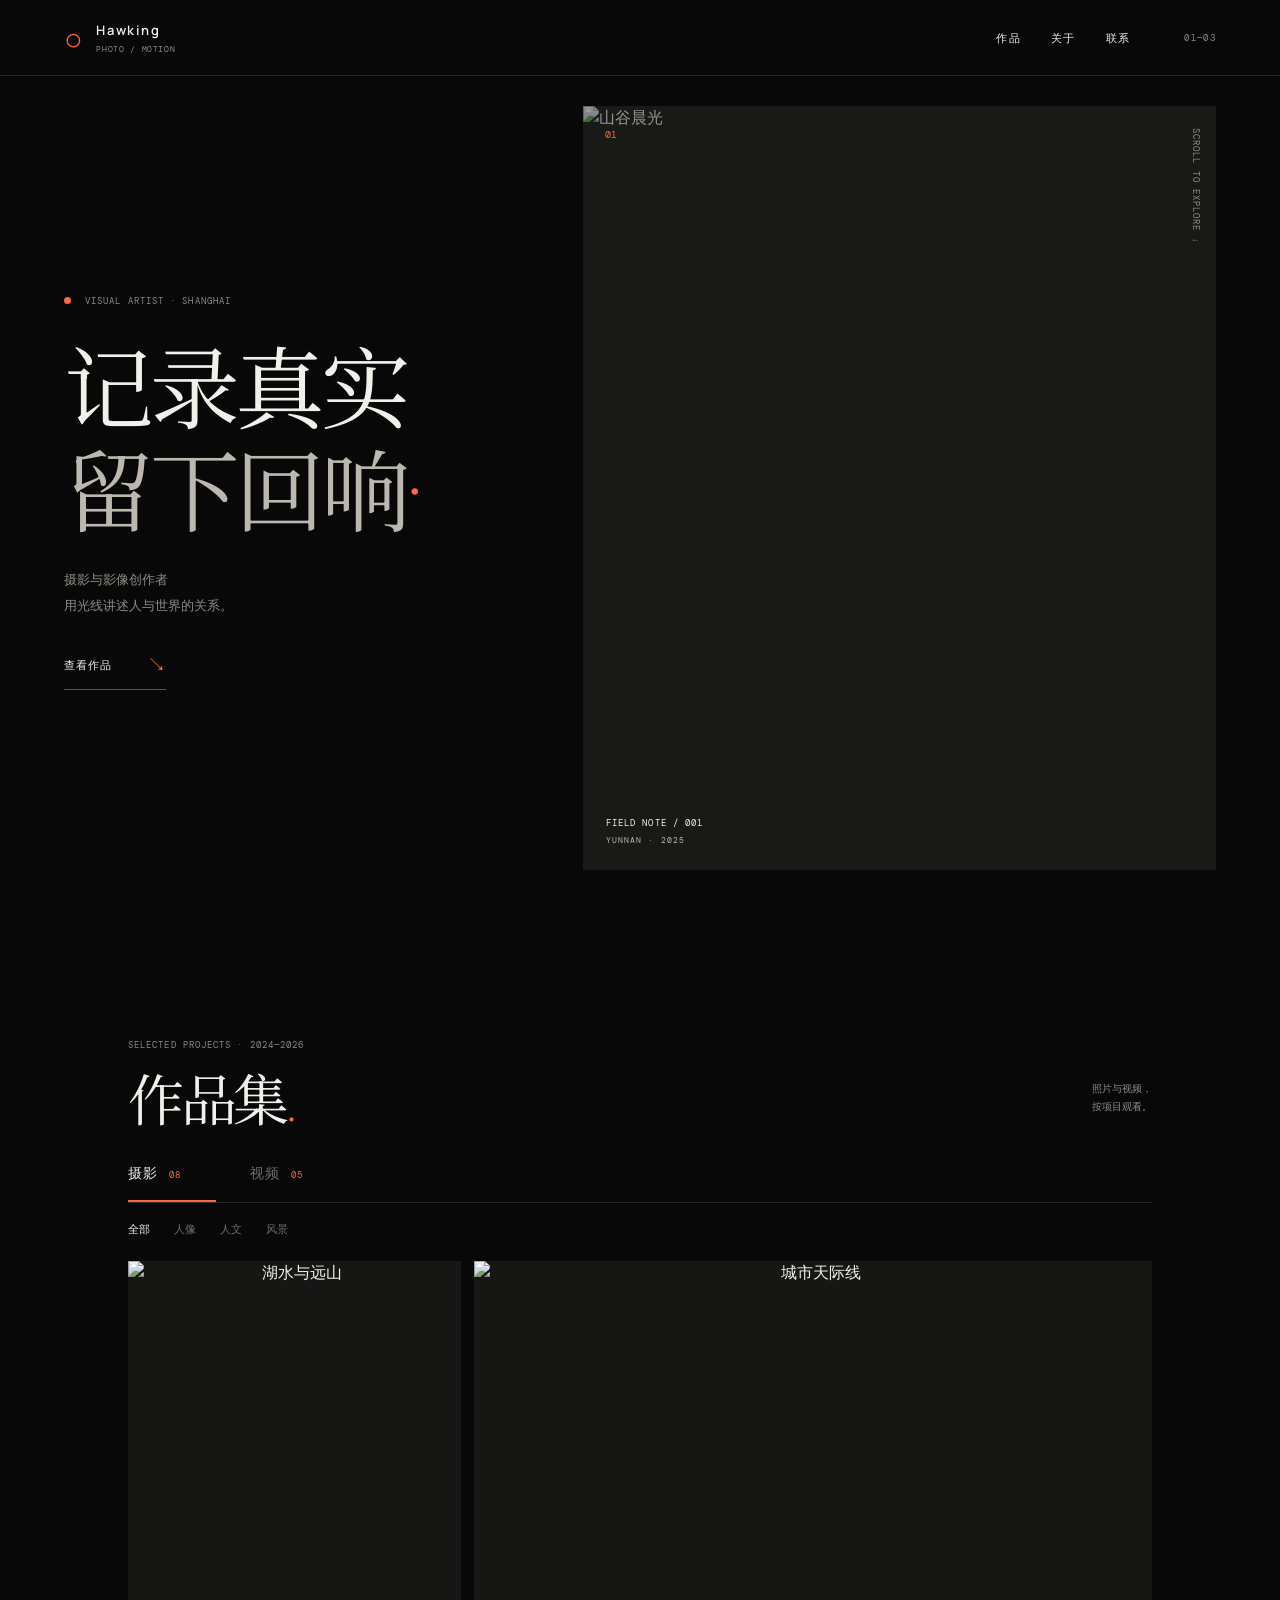
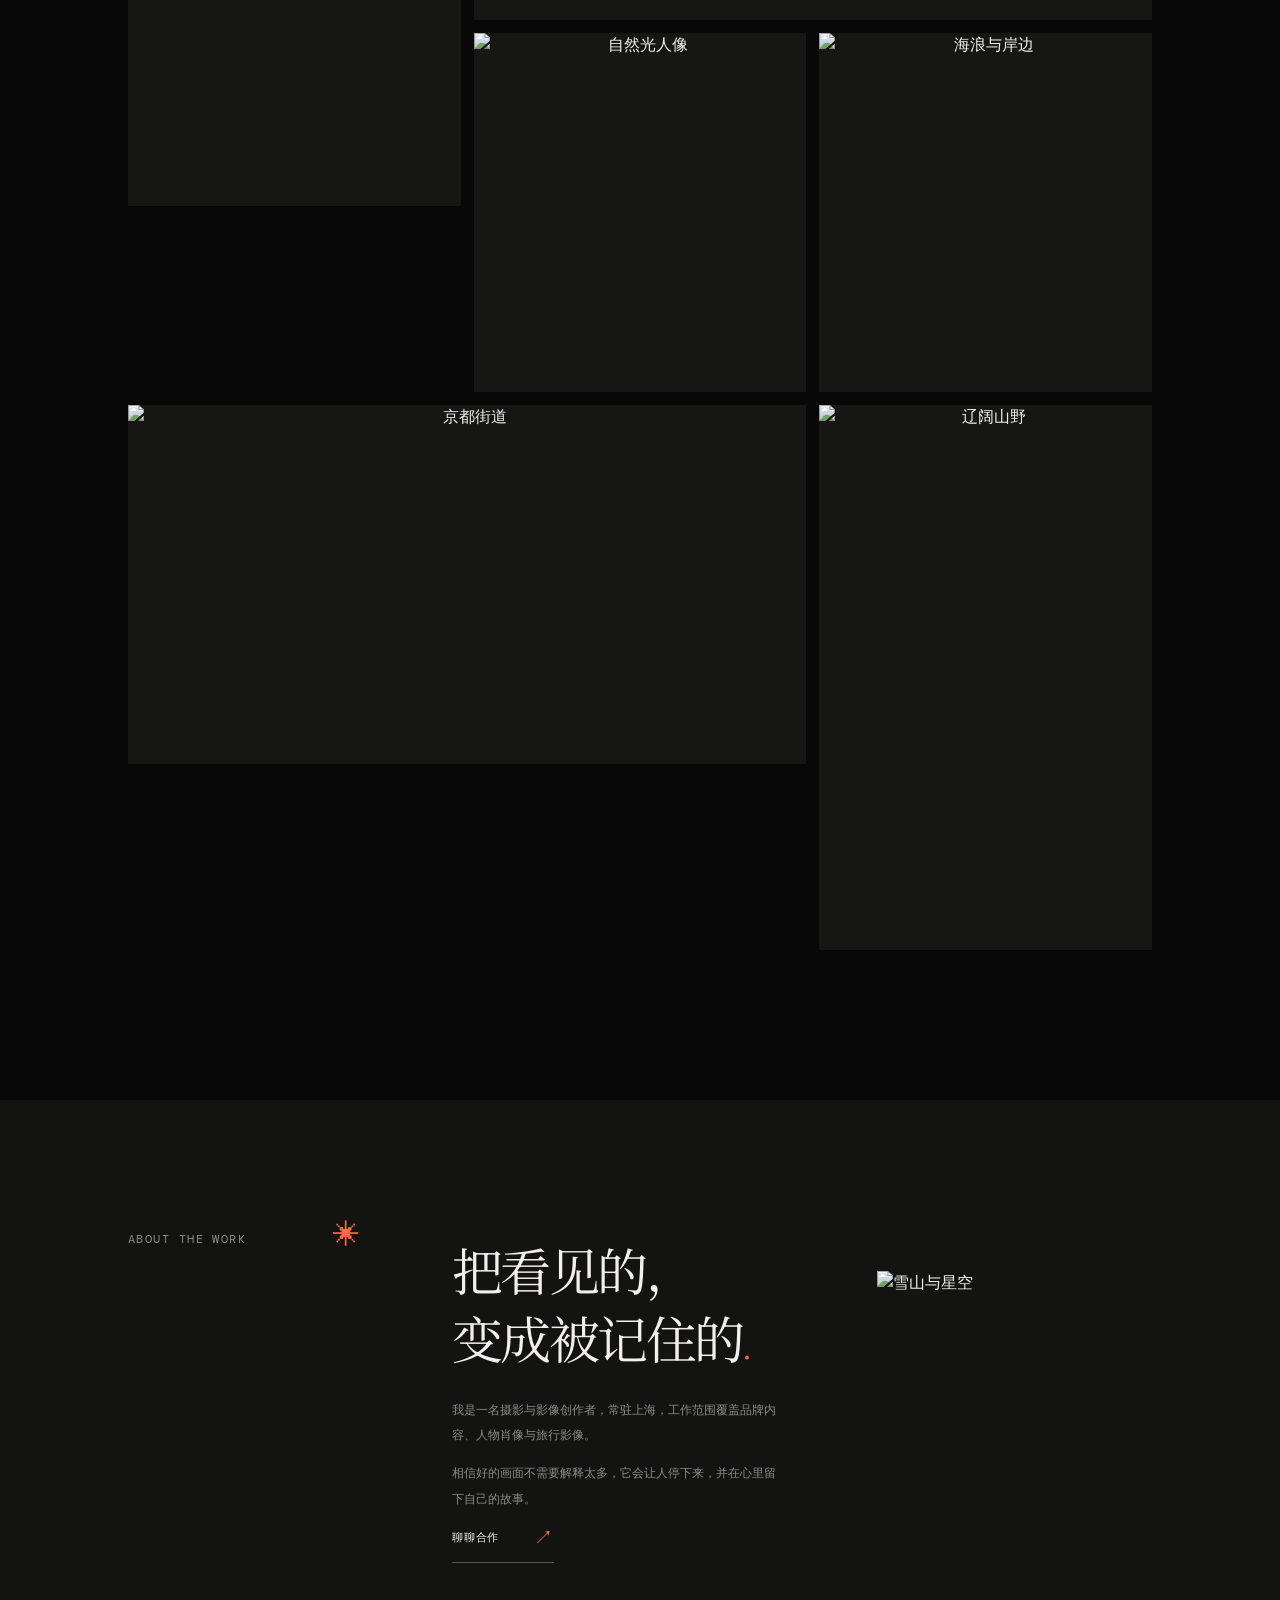
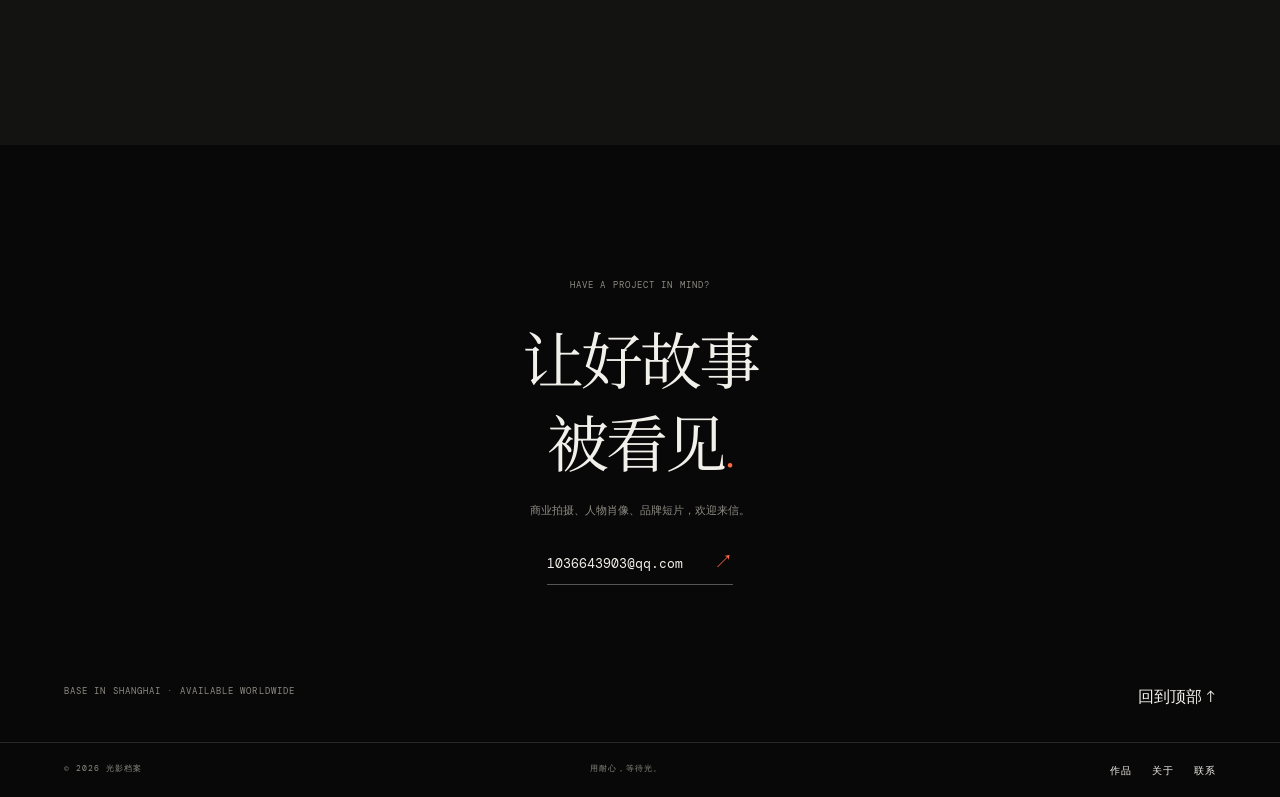
==== index.html @ 50769972 "Add files via upload" ====
<!doctype html><html lang="zh-CN"><head><meta charset="UTF-8"><meta name="viewport" content="width=device-width,initial-scale=1"><meta name="theme-color" content="#090909"><title>光影档案 — 摄影与影像作品集</title><link rel="preconnect" href="https://images.unsplash.com"><link rel="stylesheet" href="styles.css"></head><body>
<header class="site-header"><a class="brand" href="#top"><b>○</b><span>Hawking<small>PHOTO / MOTION</small></span></a><button class="menu-toggle" aria-label="打开导航" aria-expanded="false"><i></i><i></i></button><nav><a href="#works">作品</a><a href="#about">关于</a><a href="#contact">联系</a><em>01—03</em></nav></header>
<main id="top"><section class="hero"><div class="hero-copy"><p class="eyebrow"><b></b> VISUAL ARTIST · SHANGHAI</p><h1>记录真实<br><span>留下回响</span><sup>.</sup></h1><p>摄影与影像创作者<br>用光线讲述人与世界的关系。</p><a class="line-link" href="#works">查看作品 <strong>↘</strong></a></div><div class="hero-media"><img src="https://images.unsplash.com/photo-1470252649378-9c29740c9fa8?auto=format&fit=crop&w=1800&q=88" alt="山谷晨光"><div class="hero-media-label">FIELD NOTE / 001<br><small>YUNNAN · 2025</small></div><span class="hero-side">SCROLL TO EXPLORE ↓</span></div></section>
<section class="works" id="works"><div class="section-top"><div><p class="eyebrow">SELECTED PROJECTS · 2024—2026</p><h2>作品集<span>.</span></h2></div><p>照片与视频，<br>按项目观看。</p></div><div class="mode-tabs"><button class="mode active" data-mode="photo">摄影 <small>08</small></button><button class="mode" data-mode="video">视频 <small>05</small></button></div><div class="filters photo-filters"><button class="filter active" data-filter="all">全部</button><button class="filter" data-filter="portrait">人像</button><button class="filter" data-filter="humanistic">人文</button><button class="filter" data-filter="landscape">风景</button></div><div class="filters video-filters hidden"><button class="filter active" data-filter="all">全部</button><button class="filter" data-filter="commercial">宣传片</button><button class="filter" data-filter="film">微电影</button><button class="filter" data-filter="feed-ad">信息流广告</button><button class="filter" data-filter="travel-film">旅拍短片</button><button class="filter" data-filter="short-case">短视频客户案例</button></div>
<div class="gallery photo-gallery"><button class="tile tall" data-category="landscape" data-title="山的另一边" data-meta="风景 · 川西 2025"><img src="https://images.unsplash.com/photo-1470770841072-f978cf4d019e?auto=format&fit=crop&w=1100&q=85" alt="湖水与远山"></button><button class="tile wide" data-category="humanistic" data-title="城市醒来之前" data-meta="人文 · 上海 2025"><img src="https://images.unsplash.com/photo-1519501025264-65ba15a82390?auto=format&fit=crop&w=1400&q=85" alt="城市天际线"></button><button class="tile" data-category="portrait" data-title="午后片刻" data-meta="人像 · 杭州 2025"><img src="https://images.unsplash.com/photo-1534528741775-53994a69daeb?auto=format&fit=crop&w=1000&q=85" alt="自然光人像"></button><button class="tile" data-category="landscape" data-title="潮汐之间" data-meta="风景 · 东山岛 2024"><img src="https://images.unsplash.com/photo-1518837695005-2083093ee35b?auto=format&fit=crop&w=1000&q=85" alt="海浪与岸边"></button><button class="tile wide" data-category="humanistic" data-title="街角的蓝调" data-meta="人文 · 京都 2024"><img src="https://images.unsplash.com/photo-1493976040374-85c8e12f0c0e?auto=format&fit=crop&w=1400&q=85" alt="京都街道"></button><button class="tile tall" data-category="landscape" data-title="旷野来信" data-meta="风景 · 新疆 2024"><img src="https://images.unsplash.com/photo-1500530855697-b586d89ba3ee?auto=format&fit=crop&w=1100&q=85" alt="辽阔山野"></button></div>
<div class="video-grid hidden"><button class="video-card" data-category="commercial" data-title="向光而行" data-meta="宣传片 · 品牌影像 2025"><img src="https://images.unsplash.com/photo-1485846234645-a62644f84728?auto=format&fit=crop&w=1200&q=85" alt="电影拍摄现场"><span class="play">▶</span><b>向光而行</b><small>宣传片 · BRAND FILM</small></button><button class="video-card" data-category="film" data-title="回到夏天" data-meta="微电影 · 2025"><img src="https://images.unsplash.com/photo-1489599849927-2ee91cede3ba?auto=format&fit=crop&w=1200&q=85" alt="电影院幕布"><span class="play">▶</span><b>回到夏天</b><small>微电影 · SHORT FILM</small></button><button class="video-card" data-category="feed-ad" data-title="三十秒的心动" data-meta="信息流广告 · 2026"><img src="https://images.unsplash.com/photo-1492619375914-88005aa9e8fb?auto=format&fit=crop&w=1200&q=85" alt="摄影机镜头"><span class="play">▶</span><b>三十秒的心动</b><small>信息流广告 · SOCIAL AD</small></button><button class="video-card" data-category="travel-film" data-title="去有风的地方" data-meta="旅拍短片 · 2024"><img src="https://images.unsplash.com/photo-1500534623283-312aade485b7?auto=format&fit=crop&w=1200&q=85" alt="山间旅途"><span class="play">▶</span><b>去有风的地方</b><small>旅拍短片 · TRAVEL</small></button><button class="video-card" data-category="short-case" data-title="一日一味" data-meta="短视频客户案例 · 2025"><img src="https://images.unsplash.com/photo-1515003197210-e0cd71810b5f?auto=format&fit=crop&w=1200&q=85" alt="餐桌上的食物"><span class="play">▶</span><b>一日一味</b><small>短视频客户案例 · CASE</small></button></div></section>
<section class="about" id="about"><div class="about-kicker"><p class="eyebrow">ABOUT THE WORK</p><span>✳</span></div><div><h2>把看见的，<br>变成被记住的<span>.</span></h2><p>我是一名摄影与影像创作者，常驻上海，工作范围覆盖品牌内容、人物肖像与旅行影像。</p><p>相信好的画面不需要解释太多，它会让人停下来，并在心里留下自己的故事。</p><a class="line-link" href="#contact">聊聊合作 <strong>↗</strong></a></div><img src="https://images.unsplash.com/photo-1519681393784-d120267933ba?auto=format&fit=crop&w=1100&q=85" alt="雪山与星空"></section><section class="contact" id="contact"><p class="eyebrow">HAVE A PROJECT IN MIND?</p><h2>让好故事<br>被看见<span>.</span></h2><p>商业拍摄、人物肖像、品牌短片，欢迎来信。</p><a href="mailto:1036643903@qq.com">1036643903@qq.com <b>↗</b></a><div><small>BASE IN SHANGHAI · AVAILABLE WORLDWIDE</small><a href="#top">回到顶部 ↑</a></div></section></main><footer><span>© 2026 光影档案</span><span>用耐心，等待光。</span><nav><a href="#works">作品</a><a href="#about">关于</a><a href="#contact">联系</a></nav></footer><dialog class="lightbox"><button class="close">×</button><img src="" alt=""><strong></strong><small></small><button class="prev">←</button><button class="next">→</button></dialog><script src="script.js"></script></body></html>
---- styles.css ----
@import url('https://fonts.googleapis.com/css2?family=DM+Mono:wght@400;500&family=Manrope:wght@300;400;500;600;700&family=Noto+Serif+SC:wght@400;500&display=swap');
:root{--black:#080808;--white:#f2f0eb;--gray:#8d8a82;--line:#292825;--hot:#ff6845;--sans:Manrope,'Noto Sans SC',sans-serif;--serif:'Noto Serif SC',serif;--mono:'DM Mono',monospace}*{box-sizing:border-box}html{scroll-behavior:smooth;scroll-padding-top:76px}body{margin:0;background:var(--black);color:var(--white);font-family:var(--sans);font-weight:400}a{color:inherit;text-decoration:none}button{font:inherit;color:inherit}.hidden{display:none!important}body:has(dialog[open]){overflow:hidden}
.site-header{height:76px;display:flex;align-items:center;justify-content:space-between;padding:0 5vw;border-bottom:1px solid var(--line);position:relative;z-index:10;background:var(--black)}.brand{display:flex;gap:12px;align-items:center;font-size:13px;font-weight:600;letter-spacing:.13em}.brand b{font-size:31px;font-weight:300;color:var(--hot)}.brand small{display:block;color:var(--gray);font:8px var(--mono);letter-spacing:.08em;margin-top:5px}.site-header nav{display:flex;gap:30px;align-items:center;font-size:11px;letter-spacing:.12em}.site-header nav a:hover,footer a:hover{color:var(--hot)}.site-header nav em{font:9px var(--mono);color:var(--gray);font-style:normal;margin-left:24px}.menu-toggle{display:none;background:transparent;border:0}
.eyebrow,.hero-side,.hero-media-label,footer,.contact small{font:9px var(--mono);letter-spacing:.12em;color:var(--gray)}.eyebrow b{display:inline-block;width:7px;height:7px;background:var(--hot);border-radius:50%;margin-right:8px}.hero{min-height:680px;height:calc(100svh - 76px);display:grid;grid-template-columns:1fr 1.22fr;padding:0 5vw;position:relative}.hero-copy{align-self:center;padding-right:50px}.hero h1{font:400 clamp(55px,7vw,112px)/1.15 var(--serif);letter-spacing:-.05em;margin:25px 0 28px}.hero h1 span{color:#bcb8b0}.hero h1 sup,.section-top h2 span,.about h2 span,.contact h2 span{font-size:.6em;color:var(--hot)}.hero-copy>p:not(.eyebrow){font-size:13px;line-height:2;color:var(--gray);margin:0 0 33px}.line-link{display:inline-flex;align-items:center;gap:35px;border-bottom:1px solid #57544e;padding-bottom:11px;font-size:11px;letter-spacing:.08em}.line-link strong{font-size:19px;font-weight:400;color:var(--hot)}.hero-media{margin:30px 0;position:relative;overflow:hidden;background:#191917}.hero-media:before{content:'01';position:absolute;z-index:1;top:22px;left:22px;font:10px var(--mono);color:var(--hot)}.hero-media img{width:100%;height:100%;object-fit:cover;filter:brightness(.62) saturate(.6);transition:transform 1.2s}.hero-media:hover img{transform:scale(1.04)}.hero-media-label{position:absolute;left:23px;bottom:21px;line-height:1.9;color:var(--white)}.hero-media-label small{color:#bbb7ae;font-size:8px}.hero-side{position:absolute;right:14px;top:22px;writing-mode:vertical-rl}
.works{padding:130px 10vw 150px}.section-top{display:flex;align-items:end;justify-content:space-between;margin-bottom:38px}.section-top h2{font:400 56px/1 var(--serif);letter-spacing:-.06em;margin:18px 0 0}.section-top>p{text-align:right;color:var(--gray);font-size:10px;line-height:1.8}.mode-tabs{display:flex;gap:0;border-bottom:1px solid var(--line);margin-bottom:0}.mode{background:transparent;border:0;border-bottom:2px solid transparent;color:#706e68;cursor:pointer;font-size:14px;letter-spacing:.08em;padding:0 34px 17px 0;margin-right:34px;transition:color .2s,border .2s}.mode.active{color:var(--white);border-color:var(--hot)}.mode small{font:9px var(--mono);color:var(--hot);margin-left:7px}.filters{display:flex;gap:24px;padding:18px 0 24px}.filter{background:transparent;border:0;color:#6f6d67;cursor:pointer;font-size:11px;padding:0}.filter.active,.filter:hover{color:var(--white)}.gallery{display:grid;grid-template-columns:repeat(12,1fr);grid-auto-rows:80px;gap:13px}.tile{border:0;padding:0;background:#161615;position:relative;overflow:hidden;cursor:zoom-in;grid-column:span 4;grid-row:span 4}.tile.wide{grid-column:span 8}.tile.tall{grid-row:span 6}.tile img,.video-card img{width:100%;height:100%;object-fit:cover;display:block;filter:grayscale(.12) saturate(.65);transition:transform .8s,filter .5s}.tile:hover img,.video-card:hover img{transform:scale(1.06);filter:grayscale(0) saturate(1)}.tile:after{content:'VIEW ↗';position:absolute;right:15px;bottom:14px;color:var(--white);font:9px var(--mono);letter-spacing:.1em;opacity:0;transition:opacity .2s}.tile:hover:after{opacity:1}.video-grid{display:grid;grid-template-columns:repeat(12,1fr);gap:13px}.video-card{grid-column:span 4;aspect-ratio:1.18;border:0;padding:0;background:#171716;position:relative;text-align:left;overflow:hidden;cursor:zoom-in}.video-card:nth-child(1),.video-card:nth-child(4){grid-column:span 6;aspect-ratio:1.7}.video-card:after{content:'';position:absolute;inset:45% 0 0;background:linear-gradient(transparent,#000e)}.video-card b,.video-card small{position:absolute;left:19px;z-index:1}.video-card b{bottom:30px;font:400 20px var(--serif)}.video-card small{bottom:14px;color:#c3beb4;font:8px var(--mono);letter-spacing:.08em}.play{position:absolute;top:15px;right:15px;z-index:2;width:38px;height:38px;display:grid;place-items:center;border:1px solid #fff9;border-radius:50%;font-size:12px;padding-left:2px}.video-grid:before{content:'MOTION / SELECTED';grid-column:1/-1;position:relative;font:9px var(--mono);color:var(--hot);letter-spacing:.1em;margin-bottom:-3px}
.about{background:#131311;padding:115px 10vw 130px;display:grid;grid-template-columns:.8fr 1.15fr .95fr;gap:9%;align-items:start}.about-kicker{display:flex;justify-content:space-between}.about-kicker>span{font-size:27px;color:var(--hot)}.about h2,.contact h2{font:400 51px/1.34 var(--serif);letter-spacing:-.05em;margin:20px 0 25px}.about p{max-width:340px;color:var(--gray);font-size:12px;line-height:2.15}.about img{width:100%;aspect-ratio:4/5;object-fit:cover;filter:grayscale(.15) saturate(.7);margin-top:56px}.contact{text-align:center;padding:125px 5vw 34px}.contact h2{font-size:62px;margin:25px 0 20px}.contact>p:not(.eyebrow){color:var(--gray);font-size:11px;margin-bottom:31px}.contact>a{font:13px var(--mono);border-bottom:1px solid #555;padding-bottom:12px}.contact>a b{color:var(--hot);font-size:19px;font-weight:400;margin-left:23px}.contact>div{display:flex;justify-content:space-between;margin-top:110px}footer{display:flex;justify-content:space-between;border-top:1px solid var(--line);padding:20px 5vw;font-size:8px}footer nav{display:flex;gap:20px;font-family:var(--sans);font-size:10px;color:var(--white)}.lightbox{border:0;background:#111;color:#fff;padding:25px;max-width:90vw}.lightbox::backdrop{background:#000e}.lightbox img{max-width:82vw;max-height:76vh;display:block}.lightbox strong{display:block;margin-top:13px;font:400 15px var(--serif)}.lightbox small{color:#aaa;font:9px var(--mono)}.lightbox button{position:fixed;background:none;border:0;font-size:28px;cursor:pointer}.close{top:20px;right:25px}.prev{left:20px;top:50%}.next{right:20px;top:50%}
@media(max-width:680px){.site-header{height:68px;padding:0 6%}.site-header nav{display:none;position:absolute;top:67px;left:0;right:0;flex-direction:column;align-items:flex-start;gap:18px;padding:23px 6%;background:var(--black);border-bottom:1px solid var(--line)}.site-header nav.open{display:flex}.menu-toggle{display:flex;flex-direction:column;gap:5px}.menu-toggle i{width:22px;height:1px;background:var(--white)}.hero{display:flex;flex-direction:column;height:auto;min-height:0;padding:0 6%}.hero-copy{padding:62px 0 34px}.hero h1{font-size:clamp(55px,15vw,79px)}.hero-media{height:53svh;min-height:330px;margin:0 0 46px}.works{padding:80px 6% 90px}.section-top h2{font-size:42px}.gallery{grid-template-columns:repeat(2,1fr);grid-auto-rows:52vw;gap:9px}.tile,.tile.tall{grid-column:span 1;grid-row:span 1}.tile.wide{grid-column:span 2}.video-grid{grid-template-columns:repeat(2,1fr);gap:9px}.video-card,.video-card:nth-child(1),.video-card:nth-child(4){grid-column:span 1;aspect-ratio:.9}.video-card b{left:12px;font-size:14px;bottom:27px}.video-card small{left:12px;bottom:12px;font-size:7px}.play{width:30px;height:30px;right:10px;top:10px}.about{padding:78px 6% 90px;grid-template-columns:1fr 1fr;gap:0 8%}.about-kicker{grid-column:1/-1}.about h2{font-size:37px;margin-top:12px}.about p{font-size:11px}.about img{margin-top:43px}.contact{padding:85px 7% 25px}.contact h2{font-size:46px}.contact>div{margin-top:82px;font-size:7px}footer{padding:18px 6%;font-size:7px}footer nav{gap:12px;font-size:9px}}
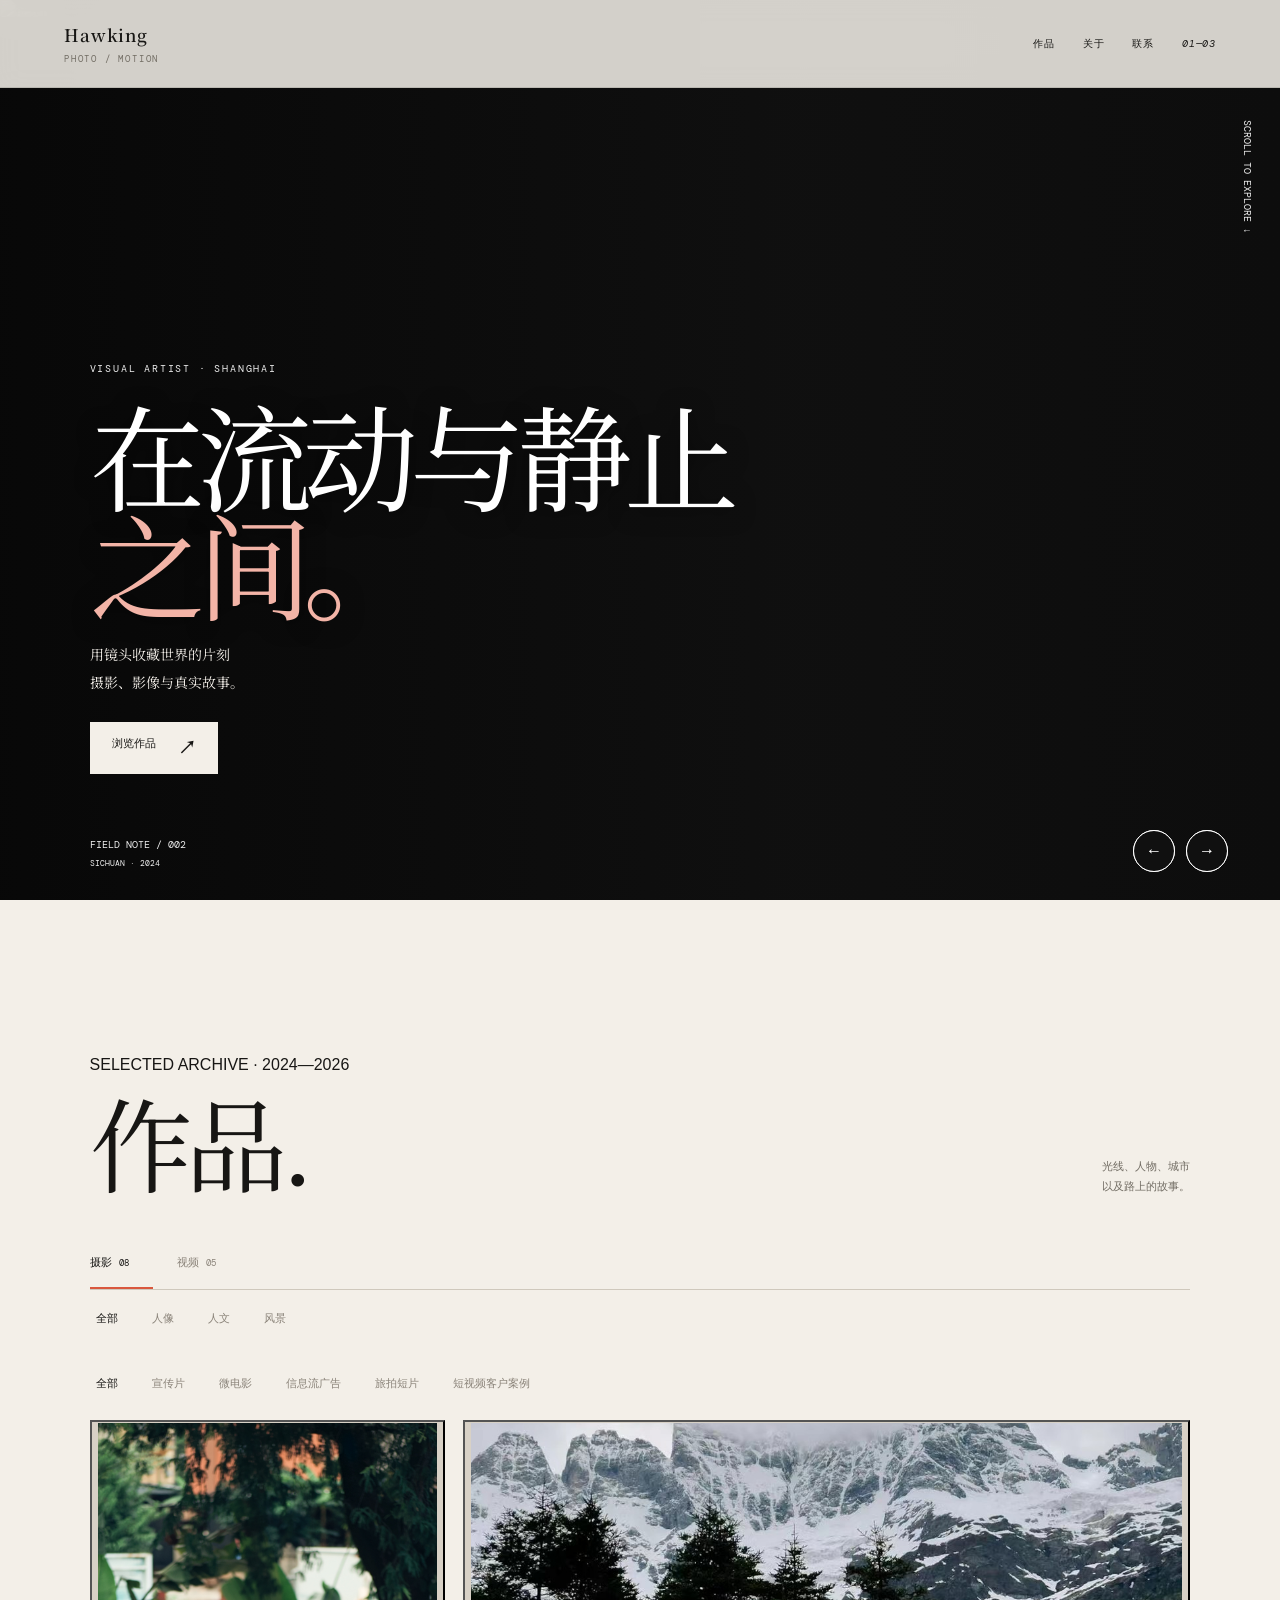
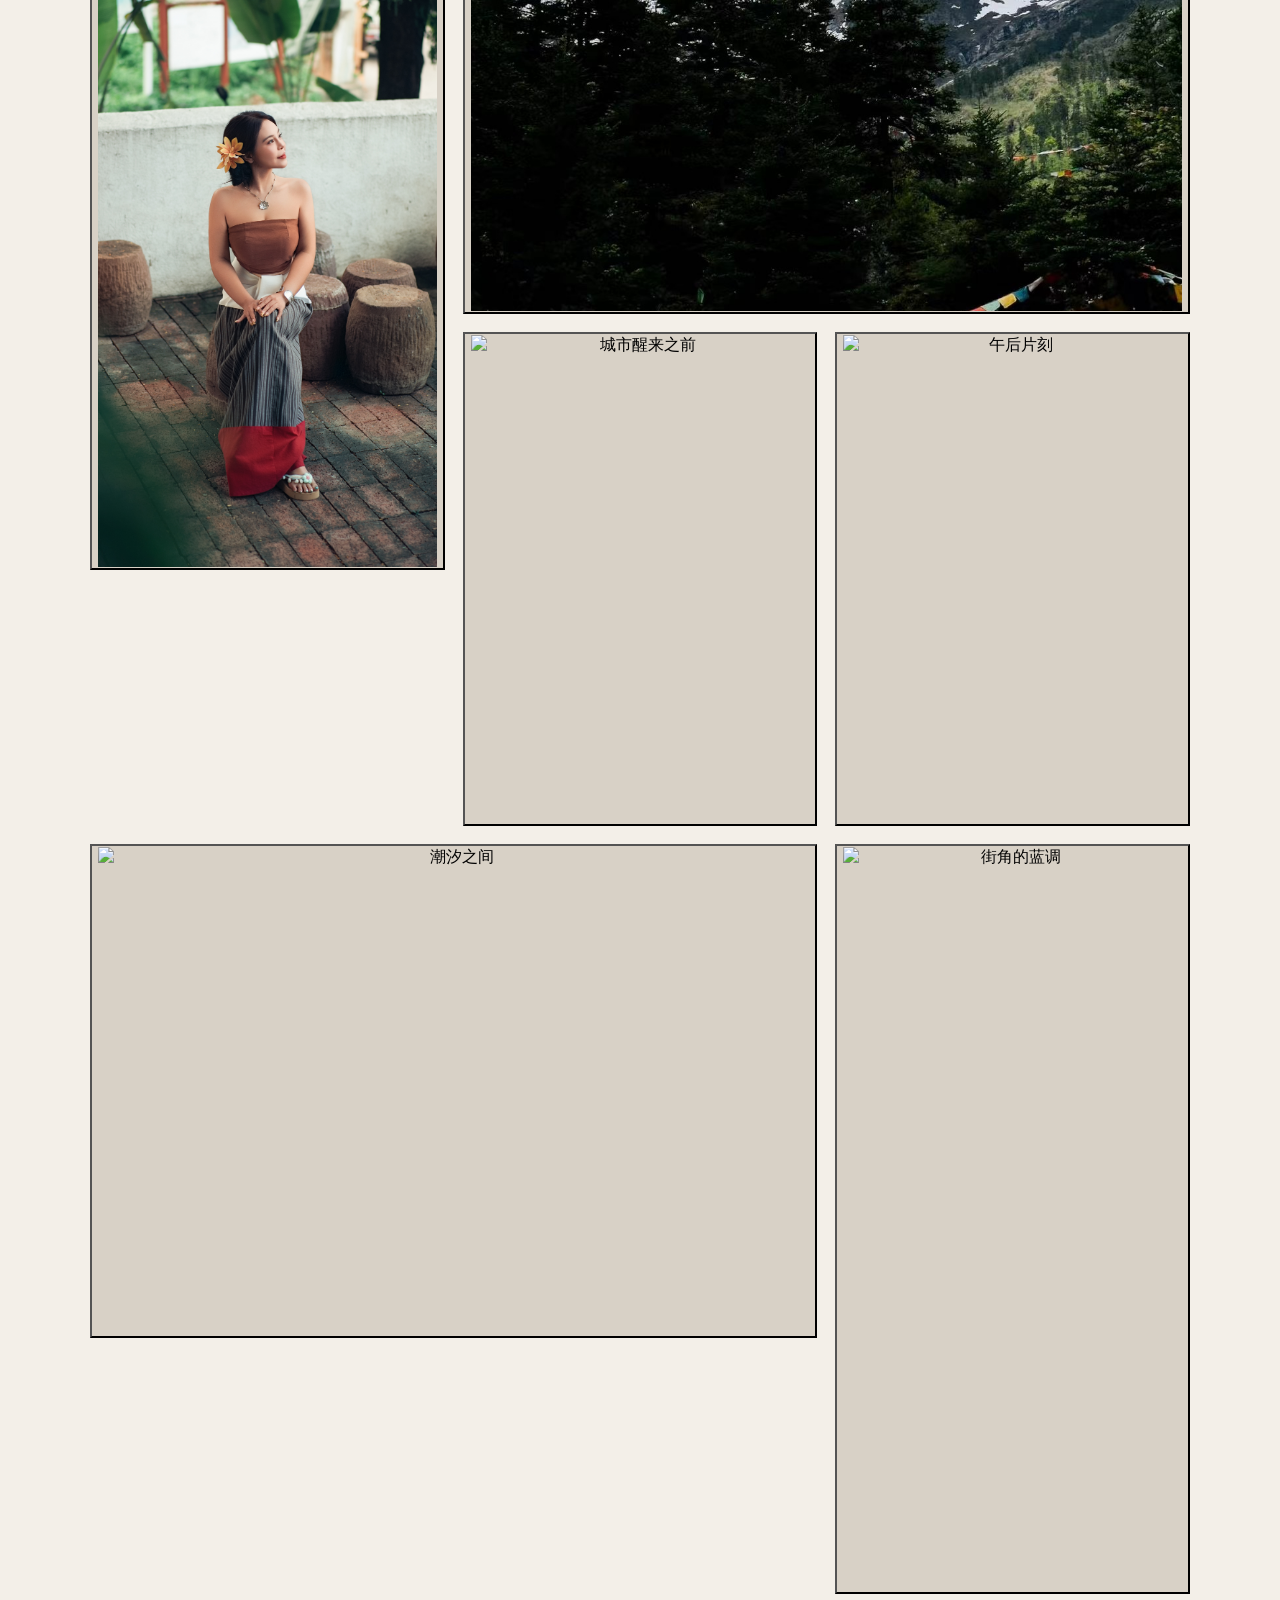
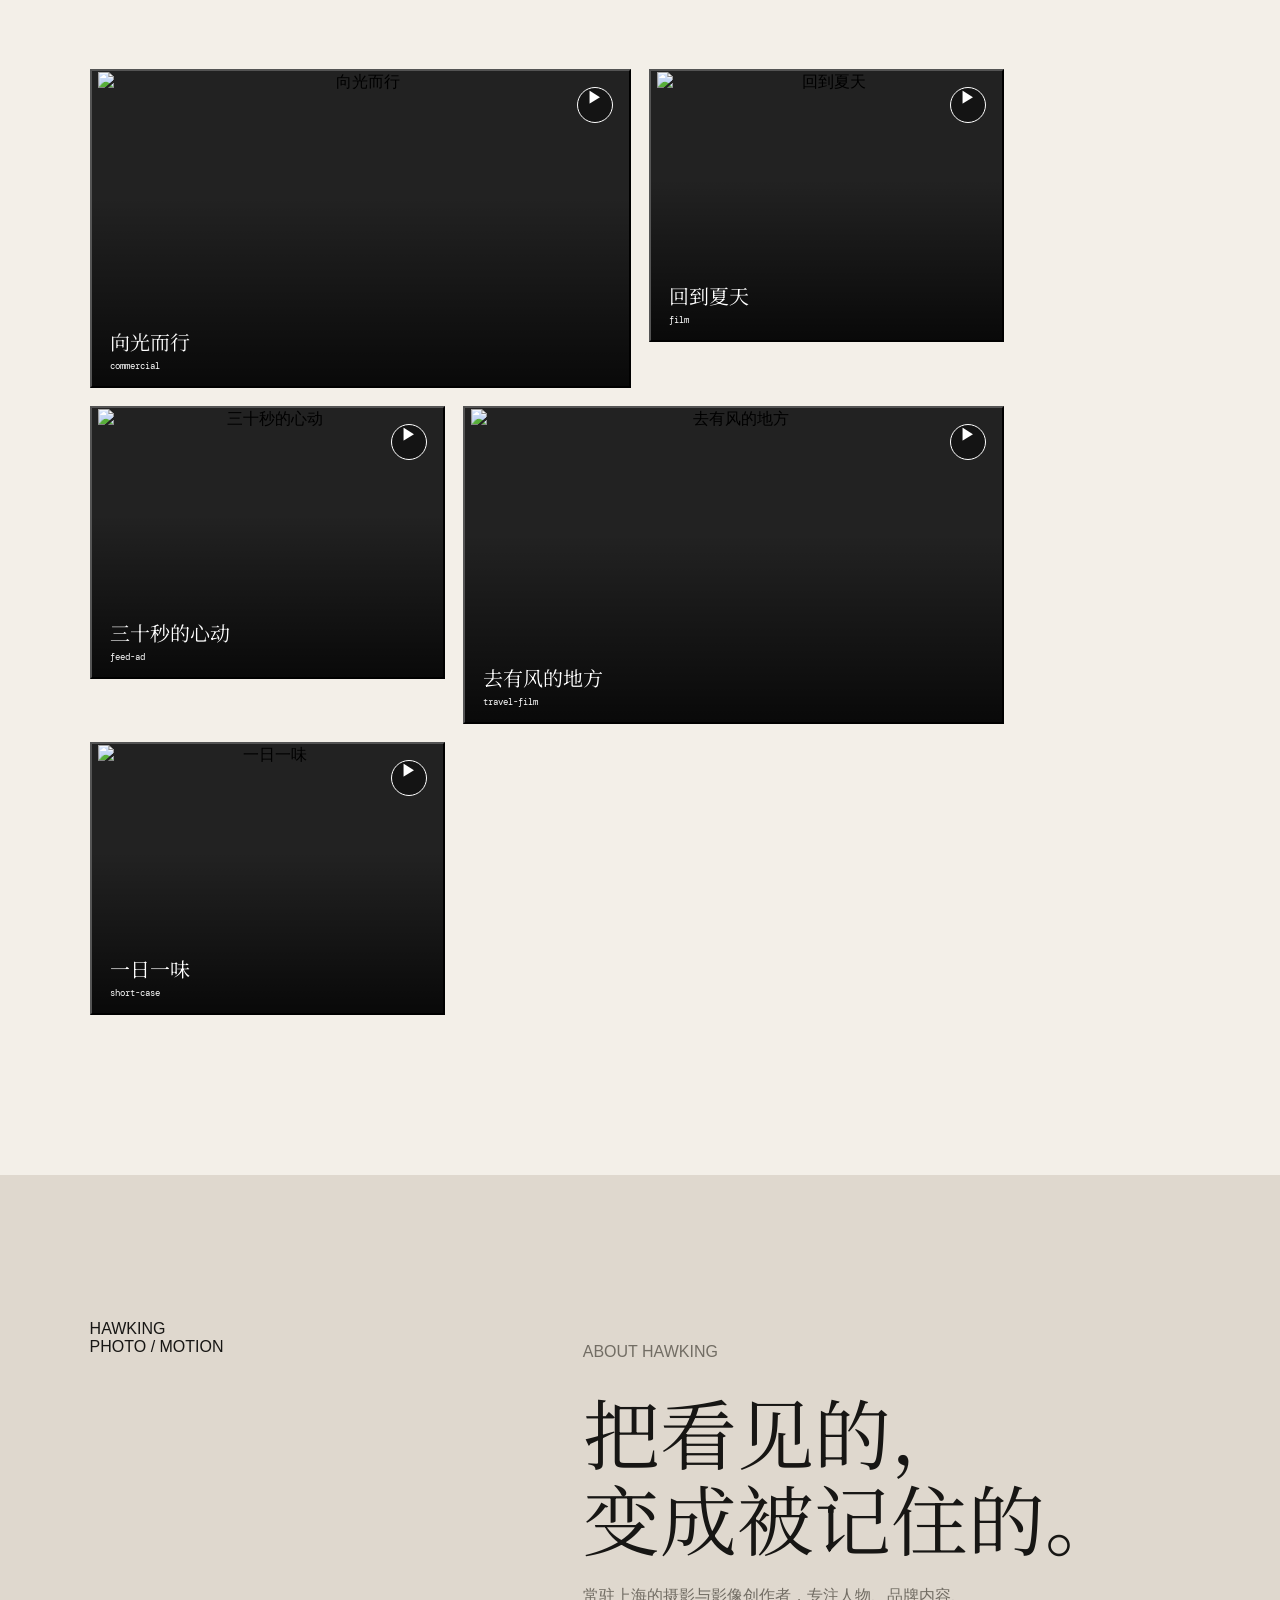
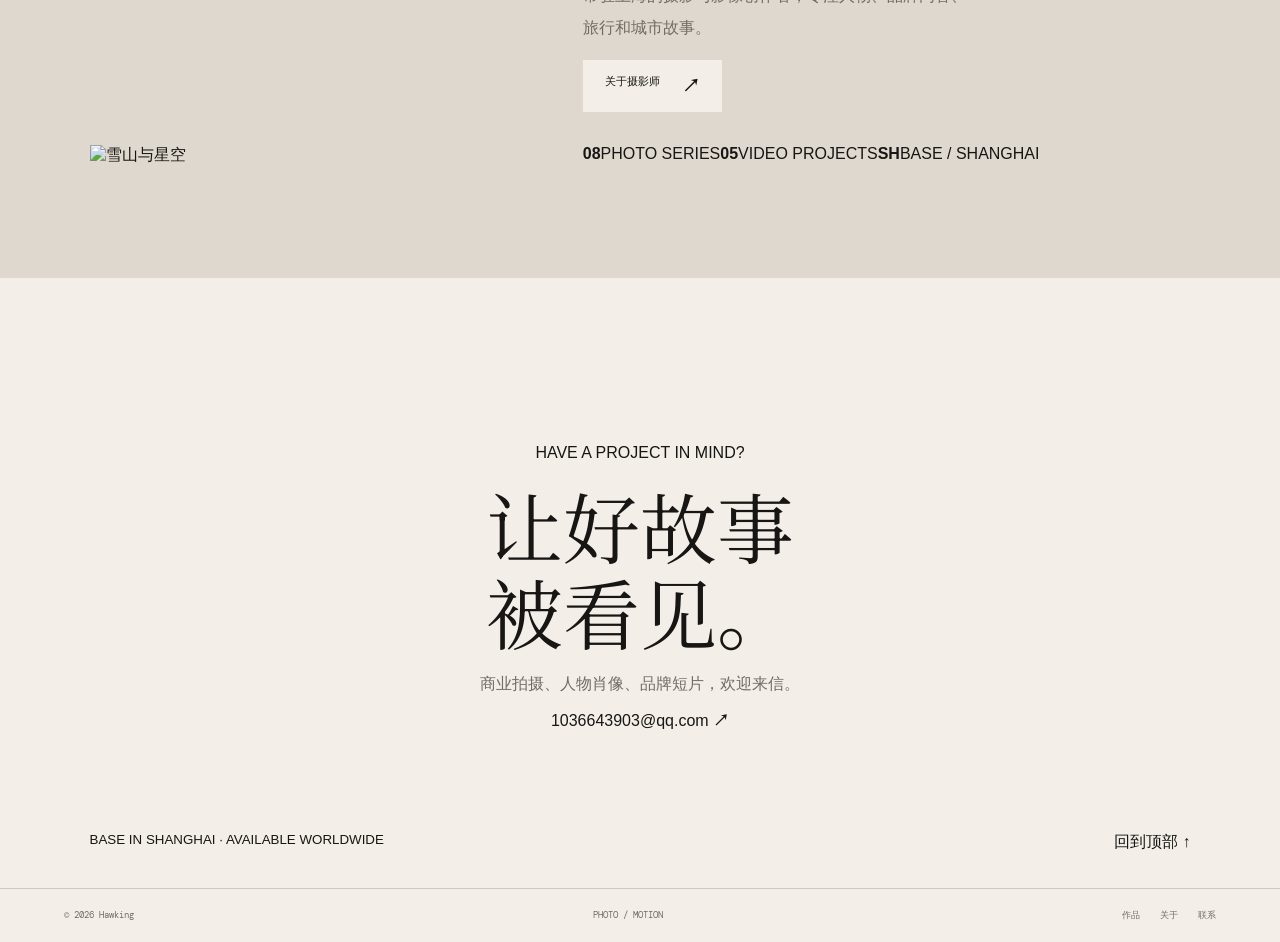
==== commit 90bdc48a: "Rebuild homepage structure for Hawking portfolio" ====
--- a/index.html
+++ b/index.html
@@ -1,7 +1 @@
-<!doctype html><html lang="zh-CN"><head><meta charset="UTF-8"><meta name="viewport" content="width=device-width,initial-scale=1"><meta name="theme-color" content="#090909"><title>光影档案 — 摄影与影像作品集</title><link rel="preconnect" href="https://images.unsplash.com"><link rel="stylesheet" href="styles.css"></head><body>
-<header class="site-header"><a class="brand" href="#top"><b>○</b><span>Hawking<small>PHOTO / MOTION</small></span></a><button class="menu-toggle" aria-label="打开导航" aria-expanded="false"><i></i><i></i></button><nav><a href="#works">作品</a><a href="#about">关于</a><a href="#contact">联系</a><em>01—03</em></nav></header>
-<main id="top"><section class="hero"><div class="hero-copy"><p class="eyebrow"><b></b> VISUAL ARTIST · SHANGHAI</p><h1>记录真实<br><span>留下回响</span><sup>.</sup></h1><p>摄影与影像创作者<br>用光线讲述人与世界的关系。</p><a class="line-link" href="#works">查看作品 <strong>↘</strong></a></div><div class="hero-media"><img src="https://images.unsplash.com/photo-1470252649378-9c29740c9fa8?auto=format&fit=crop&w=1800&q=88" alt="山谷晨光"><div class="hero-media-label">FIELD NOTE / 001<br><small>YUNNAN · 2025</small></div><span class="hero-side">SCROLL TO EXPLORE ↓</span></div></section>
-<section class="works" id="works"><div class="section-top"><div><p class="eyebrow">SELECTED PROJECTS · 2024—2026</p><h2>作品集<span>.</span></h2></div><p>照片与视频，<br>按项目观看。</p></div><div class="mode-tabs"><button class="mode active" data-mode="photo">摄影 <small>08</small></button><button class="mode" data-mode="video">视频 <small>05</small></button></div><div class="filters photo-filters"><button class="filter active" data-filter="all">全部</button><button class="filter" data-filter="portrait">人像</button><button class="filter" data-filter="humanistic">人文</button><button class="filter" data-filter="landscape">风景</button></div><div class="filters video-filters hidden"><button class="filter active" data-filter="all">全部</button><button class="filter" data-filter="commercial">宣传片</button><button class="filter" data-filter="film">微电影</button><button class="filter" data-filter="feed-ad">信息流广告</button><button class="filter" data-filter="travel-film">旅拍短片</button><button class="filter" data-filter="short-case">短视频客户案例</button></div>
-<div class="gallery photo-gallery"><button class="tile tall" data-category="landscape" data-title="山的另一边" data-meta="风景 · 川西 2025"><img src="https://images.unsplash.com/photo-1470770841072-f978cf4d019e?auto=format&fit=crop&w=1100&q=85" alt="湖水与远山"></button><button class="tile wide" data-category="humanistic" data-title="城市醒来之前" data-meta="人文 · 上海 2025"><img src="https://images.unsplash.com/photo-1519501025264-65ba15a82390?auto=format&fit=crop&w=1400&q=85" alt="城市天际线"></button><button class="tile" data-category="portrait" data-title="午后片刻" data-meta="人像 · 杭州 2025"><img src="https://images.unsplash.com/photo-1534528741775-53994a69daeb?auto=format&fit=crop&w=1000&q=85" alt="自然光人像"></button><button class="tile" data-category="landscape" data-title="潮汐之间" data-meta="风景 · 东山岛 2024"><img src="https://images.unsplash.com/photo-1518837695005-2083093ee35b?auto=format&fit=crop&w=1000&q=85" alt="海浪与岸边"></button><button class="tile wide" data-category="humanistic" data-title="街角的蓝调" data-meta="人文 · 京都 2024"><img src="https://images.unsplash.com/photo-1493976040374-85c8e12f0c0e?auto=format&fit=crop&w=1400&q=85" alt="京都街道"></button><button class="tile tall" data-category="landscape" data-title="旷野来信" data-meta="风景 · 新疆 2024"><img src="https://images.unsplash.com/photo-1500530855697-b586d89ba3ee?auto=format&fit=crop&w=1100&q=85" alt="辽阔山野"></button></div>
-<div class="video-grid hidden"><button class="video-card" data-category="commercial" data-title="向光而行" data-meta="宣传片 · 品牌影像 2025"><img src="https://images.unsplash.com/photo-1485846234645-a62644f84728?auto=format&fit=crop&w=1200&q=85" alt="电影拍摄现场"><span class="play">▶</span><b>向光而行</b><small>宣传片 · BRAND FILM</small></button><button class="video-card" data-category="film" data-title="回到夏天" data-meta="微电影 · 2025"><img src="https://images.unsplash.com/photo-1489599849927-2ee91cede3ba?auto=format&fit=crop&w=1200&q=85" alt="电影院幕布"><span class="play">▶</span><b>回到夏天</b><small>微电影 · SHORT FILM</small></button><button class="video-card" data-category="feed-ad" data-title="三十秒的心动" data-meta="信息流广告 · 2026"><img src="https://images.unsplash.com/photo-1492619375914-88005aa9e8fb?auto=format&fit=crop&w=1200&q=85" alt="摄影机镜头"><span class="play">▶</span><b>三十秒的心动</b><small>信息流广告 · SOCIAL AD</small></button><button class="video-card" data-category="travel-film" data-title="去有风的地方" data-meta="旅拍短片 · 2024"><img src="https://images.unsplash.com/photo-1500534623283-312aade485b7?auto=format&fit=crop&w=1200&q=85" alt="山间旅途"><span class="play">▶</span><b>去有风的地方</b><small>旅拍短片 · TRAVEL</small></button><button class="video-card" data-category="short-case" data-title="一日一味" data-meta="短视频客户案例 · 2025"><img src="https://images.unsplash.com/photo-1515003197210-e0cd71810b5f?auto=format&fit=crop&w=1200&q=85" alt="餐桌上的食物"><span class="play">▶</span><b>一日一味</b><small>短视频客户案例 · CASE</small></button></div></section>
-<section class="about" id="about"><div class="about-kicker"><p class="eyebrow">ABOUT THE WORK</p><span>✳</span></div><div><h2>把看见的，<br>变成被记住的<span>.</span></h2><p>我是一名摄影与影像创作者，常驻上海，工作范围覆盖品牌内容、人物肖像与旅行影像。</p><p>相信好的画面不需要解释太多，它会让人停下来，并在心里留下自己的故事。</p><a class="line-link" href="#contact">聊聊合作 <strong>↗</strong></a></div><img src="https://images.unsplash.com/photo-1519681393784-d120267933ba?auto=format&fit=crop&w=1100&q=85" alt="雪山与星空"></section><section class="contact" id="contact"><p class="eyebrow">HAVE A PROJECT IN MIND?</p><h2>让好故事<br>被看见<span>.</span></h2><p>商业拍摄、人物肖像、品牌短片，欢迎来信。</p><a href="mailto:1036643903@qq.com">1036643903@qq.com <b>↗</b></a><div><small>BASE IN SHANGHAI · AVAILABLE WORLDWIDE</small><a href="#top">回到顶部 ↑</a></div></section></main><footer><span>© 2026 光影档案</span><span>用耐心，等待光。</span><nav><a href="#works">作品</a><a href="#about">关于</a><a href="#contact">联系</a></nav></footer><dialog class="lightbox"><button class="close">×</button><img src="" alt=""><strong></strong><small></small><button class="prev">←</button><button class="next">→</button></dialog><script src="script.js"></script></body></html>
+<!doctype html><html lang="zh-CN"><head><meta charset="UTF-8"><meta name="viewport" content="width=device-width,initial-scale=1"><title>Hawking — Photography & Motion</title><link rel="stylesheet" href="styles.css"></head><body><header class="site-header"><a class="brand" href="#top">Hawking<small>PHOTO / MOTION</small></a><button class="menu-toggle" aria-label="打开导航"><i></i><i></i></button><nav><a href="#works">作品</a><a href="#about">关于</a><a href="#contact">联系</a><em>01—03</em></nav></header><main id="top"><section class="hero"><div class="hero-media"><img src="https://images.unsplash.com/photo-1470252649378-9c29740c9fa8?auto=format&fit=crop&w=1800&q=88" alt="山谷晨光"><div class="hero-media-label">FIELD NOTE / 001<br><small>YUNNAN · 2025</small></div><span class="hero-side">SCROLL TO EXPLORE ↓</span></div><div class="hero-copy"><p class="eyebrow">VISUAL ARTIST · SHANGHAI</p><h1>在流动与静止<br><span>之间。</span></h1><p>用镜头收藏世界的片刻<br>摄影、影像与真实故事。</p><a class="line-link" href="#works">浏览作品 <strong>↗</strong></a></div><button class="carousel-prev" aria-label="上一张">←</button><button class="carousel-next" aria-label="下一张">→</button></section><section class="works" id="works"><div class="section-top"><div><p class="eyebrow">SELECTED ARCHIVE · 2024—2026</p><h2>作品<span>.</span></h2></div><p>光线、人物、城市<br>以及路上的故事。</p></div><div class="mode-tabs"><button class="mode active" data-mode="photo">摄影 <small>08</small></button><button class="mode" data-mode="video">视频 <small>05</small></button></div><div class="filters photo-filters"><button class="filter active" data-filter="all">全部</button><button class="filter" data-filter="portrait">人像</button><button class="filter" data-filter="humanistic">人文</button><button class="filter" data-filter="landscape">风景</button></div><div class="filters video-filters hidden"><button class="filter active" data-filter="all">全部</button><button class="filter" data-filter="commercial">宣传片</button><button class="filter" data-filter="film">微电影</button><button class="filter" data-filter="feed-ad">信息流广告</button><button class="filter" data-filter="travel-film">旅拍短片</button><button class="filter" data-filter="short-case">短视频客户案例</button></div><div class="gallery photo-gallery"><button class="tile tall" data-category="landscape" data-title="山的另一边" data-meta="风景 · 川西 2025"><img src="https://images.unsplash.com/photo-1470770841072-f978cf4d019e?auto=format&fit=crop&w=1100&q=85" alt="山的另一边"></button><button class="tile wide" data-category="humanistic" data-title="城市醒来之前" data-meta="人文 · 上海 2025"><img src="https://images.unsplash.com/photo-1519501025264-65ba15a82390?auto=format&fit=crop&w=1400&q=85" alt="城市醒来之前"></button><button class="tile" data-category="portrait" data-title="午后片刻" data-meta="人像 · 杭州 2025"><img src="https://images.unsplash.com/photo-1534528741775-53994a69daeb?auto=format&fit=crop&w=1000&q=85" alt="午后片刻"></button><button class="tile" data-category="landscape" data-title="潮汐之间" data-meta="风景 · 东山岛 2024"><img src="https://images.unsplash.com/photo-1518837695005-2083093ee35b?auto=format&fit=crop&w=1000&q=85" alt="潮汐之间"></button><button class="tile wide" data-category="humanistic" data-title="街角的蓝调" data-meta="人文 · 京都 2024"><img src="https://images.unsplash.com/photo-1493976040374-85c8e12f0c0e?auto=format&fit=crop&w=1400&q=85" alt="街角的蓝调"></button><button class="tile tall" data-category="landscape" data-title="旷野来信" data-meta="风景 · 新疆 2024"><img src="https://images.unsplash.com/photo-1500530855697-b586d89ba3ee?auto=format&fit=crop&w=1100&q=85" alt="旷野来信"></button></div><div class="video-grid hidden"><button class="video-card" data-category="commercial" data-title="向光而行" data-meta="宣传片 · BRAND FILM"><img src="https://images.unsplash.com/photo-1485846234645-a62644f84728?auto=format&fit=crop&w=1200&q=85" alt="向光而行"><span class="play">▶</span><b>向光而行</b><small>宣传片 · BRAND FILM</small></button><button class="video-card" data-category="film" data-title="回到夏天" data-meta="微电影 · SHORT FILM"><img src="https://images.unsplash.com/photo-1489599849927-2ee91cede3ba?auto=format&fit=crop&w=1200&q=85" alt="回到夏天"><span class="play">▶</span><b>回到夏天</b><small>微电影 · SHORT FILM</small></button><button class="video-card" data-category="feed-ad" data-title="三十秒的心动" data-meta="信息流广告 · SOCIAL AD"><img src="https://images.unsplash.com/photo-1492619375914-88005aa9e8fb?auto=format&fit=crop&w=1200&q=85" alt="三十秒的心动"><span class="play">▶</span><b>三十秒的心动</b><small>信息流广告 · SOCIAL AD</small></button><button class="video-card" data-category="travel-film" data-title="去有风的地方" data-meta="旅拍短片 · TRAVEL"><img src="https://images.unsplash.com/photo-1500534623283-312aade485b7?auto=format&fit=crop&w=1200&q=85" alt="去有风的地方"><span class="play">▶</span><b>去有风的地方</b><small>旅拍短片 · TRAVEL</small></button><button class="video-card" data-category="short-case" data-title="一日一味" data-meta="短视频客户案例 · CASE"><img src="https://images.unsplash.com/photo-1515003197210-e0cd71810b5f?auto=format&fit=crop&w=1200&q=85" alt="一日一味"><span class="play">▶</span><b>一日一味</b><small>短视频客户案例 · CASE</small></button></div></section><section class="about" id="about"><div><p class="eyebrow">ABOUT HAWKING</p><h2>把看见的，<br>变成被记住的。</h2><p>常驻上海的摄影与影像创作者，专注人物、品牌内容、旅行和城市故事。</p><a class="line-link" href="#contact">关于摄影师 <strong>↗</strong></a></div><img src="https://images.unsplash.com/photo-1519681393784-d120267933ba?auto=format&fit=crop&w=1100&q=85" alt="雪山与星空"></section><section class="contact" id="contact"><p class="eyebrow">HAVE A PROJECT IN MIND?</p><h2>让好故事<br>被看见。</h2><p>商业拍摄、人物肖像、品牌短片，欢迎来信。</p><a href="mailto:1036643903@qq.com">1036643903@qq.com <b>↗</b></a><div><small>BASE IN SHANGHAI · AVAILABLE WORLDWIDE</small><a href="#top">回到顶部 ↑</a></div></section></main><footer><span>© 2026 Hawking</span><span>PHOTO / MOTION</span><nav><a href="#works">作品</a><a href="#about">关于</a><a href="#contact">联系</a></nav></footer><dialog class="lightbox"><button class="close">×</button><img src="" alt=""><strong></strong><small></small><button class="prev">←</button><button class="next">→</button></dialog><script src="script.js"></script></body></html>
--- a/styles.css
+++ b/styles.css
@@ -1,7 +1,3 @@
-@import url('https://fonts.googleapis.com/css2?family=DM+Mono:wght@400;500&family=Manrope:wght@300;400;500;600;700&family=Noto+Serif+SC:wght@400;500&display=swap');
-:root{--black:#080808;--white:#f2f0eb;--gray:#8d8a82;--line:#292825;--hot:#ff6845;--sans:Manrope,'Noto Sans SC',sans-serif;--serif:'Noto Serif SC',serif;--mono:'DM Mono',monospace}*{box-sizing:border-box}html{scroll-behavior:smooth;scroll-padding-top:76px}body{margin:0;background:var(--black);color:var(--white);font-family:var(--sans);font-weight:400}a{color:inherit;text-decoration:none}button{font:inherit;color:inherit}.hidden{display:none!important}body:has(dialog[open]){overflow:hidden}
-.site-header{height:76px;display:flex;align-items:center;justify-content:space-between;padding:0 5vw;border-bottom:1px solid var(--line);position:relative;z-index:10;background:var(--black)}.brand{display:flex;gap:12px;align-items:center;font-size:13px;font-weight:600;letter-spacing:.13em}.brand b{font-size:31px;font-weight:300;color:var(--hot)}.brand small{display:block;color:var(--gray);font:8px var(--mono);letter-spacing:.08em;margin-top:5px}.site-header nav{display:flex;gap:30px;align-items:center;font-size:11px;letter-spacing:.12em}.site-header nav a:hover,footer a:hover{color:var(--hot)}.site-header nav em{font:9px var(--mono);color:var(--gray);font-style:normal;margin-left:24px}.menu-toggle{display:none;background:transparent;border:0}
-.eyebrow,.hero-side,.hero-media-label,footer,.contact small{font:9px var(--mono);letter-spacing:.12em;color:var(--gray)}.eyebrow b{display:inline-block;width:7px;height:7px;background:var(--hot);border-radius:50%;margin-right:8px}.hero{min-height:680px;height:calc(100svh - 76px);display:grid;grid-template-columns:1fr 1.22fr;padding:0 5vw;position:relative}.hero-copy{align-self:center;padding-right:50px}.hero h1{font:400 clamp(55px,7vw,112px)/1.15 var(--serif);letter-spacing:-.05em;margin:25px 0 28px}.hero h1 span{color:#bcb8b0}.hero h1 sup,.section-top h2 span,.about h2 span,.contact h2 span{font-size:.6em;color:var(--hot)}.hero-copy>p:not(.eyebrow){font-size:13px;line-height:2;color:var(--gray);margin:0 0 33px}.line-link{display:inline-flex;align-items:center;gap:35px;border-bottom:1px solid #57544e;padding-bottom:11px;font-size:11px;letter-spacing:.08em}.line-link strong{font-size:19px;font-weight:400;color:var(--hot)}.hero-media{margin:30px 0;position:relative;overflow:hidden;background:#191917}.hero-media:before{content:'01';position:absolute;z-index:1;top:22px;left:22px;font:10px var(--mono);color:var(--hot)}.hero-media img{width:100%;height:100%;object-fit:cover;filter:brightness(.62) saturate(.6);transition:transform 1.2s}.hero-media:hover img{transform:scale(1.04)}.hero-media-label{position:absolute;left:23px;bottom:21px;line-height:1.9;color:var(--white)}.hero-media-label small{color:#bbb7ae;font-size:8px}.hero-side{position:absolute;right:14px;top:22px;writing-mode:vertical-rl}
-.works{padding:130px 10vw 150px}.section-top{display:flex;align-items:end;justify-content:space-between;margin-bottom:38px}.section-top h2{font:400 56px/1 var(--serif);letter-spacing:-.06em;margin:18px 0 0}.section-top>p{text-align:right;color:var(--gray);font-size:10px;line-height:1.8}.mode-tabs{display:flex;gap:0;border-bottom:1px solid var(--line);margin-bottom:0}.mode{background:transparent;border:0;border-bottom:2px solid transparent;color:#706e68;cursor:pointer;font-size:14px;letter-spacing:.08em;padding:0 34px 17px 0;margin-right:34px;transition:color .2s,border .2s}.mode.active{color:var(--white);border-color:var(--hot)}.mode small{font:9px var(--mono);color:var(--hot);margin-left:7px}.filters{display:flex;gap:24px;padding:18px 0 24px}.filter{background:transparent;border:0;color:#6f6d67;cursor:pointer;font-size:11px;padding:0}.filter.active,.filter:hover{color:var(--white)}.gallery{display:grid;grid-template-columns:repeat(12,1fr);grid-auto-rows:80px;gap:13px}.tile{border:0;padding:0;background:#161615;position:relative;overflow:hidden;cursor:zoom-in;grid-column:span 4;grid-row:span 4}.tile.wide{grid-column:span 8}.tile.tall{grid-row:span 6}.tile img,.video-card img{width:100%;height:100%;object-fit:cover;display:block;filter:grayscale(.12) saturate(.65);transition:transform .8s,filter .5s}.tile:hover img,.video-card:hover img{transform:scale(1.06);filter:grayscale(0) saturate(1)}.tile:after{content:'VIEW ↗';position:absolute;right:15px;bottom:14px;color:var(--white);font:9px var(--mono);letter-spacing:.1em;opacity:0;transition:opacity .2s}.tile:hover:after{opacity:1}.video-grid{display:grid;grid-template-columns:repeat(12,1fr);gap:13px}.video-card{grid-column:span 4;aspect-ratio:1.18;border:0;padding:0;background:#171716;position:relative;text-align:left;overflow:hidden;cursor:zoom-in}.video-card:nth-child(1),.video-card:nth-child(4){grid-column:span 6;aspect-ratio:1.7}.video-card:after{content:'';position:absolute;inset:45% 0 0;background:linear-gradient(transparent,#000e)}.video-card b,.video-card small{position:absolute;left:19px;z-index:1}.video-card b{bottom:30px;font:400 20px var(--serif)}.video-card small{bottom:14px;color:#c3beb4;font:8px var(--mono);letter-spacing:.08em}.play{position:absolute;top:15px;right:15px;z-index:2;width:38px;height:38px;display:grid;place-items:center;border:1px solid #fff9;border-radius:50%;font-size:12px;padding-left:2px}.video-grid:before{content:'MOTION / SELECTED';grid-column:1/-1;position:relative;font:9px var(--mono);color:var(--hot);letter-spacing:.1em;margin-bottom:-3px}
-.about{background:#131311;padding:115px 10vw 130px;display:grid;grid-template-columns:.8fr 1.15fr .95fr;gap:9%;align-items:start}.about-kicker{display:flex;justify-content:space-between}.about-kicker>span{font-size:27px;color:var(--hot)}.about h2,.contact h2{font:400 51px/1.34 var(--serif);letter-spacing:-.05em;margin:20px 0 25px}.about p{max-width:340px;color:var(--gray);font-size:12px;line-height:2.15}.about img{width:100%;aspect-ratio:4/5;object-fit:cover;filter:grayscale(.15) saturate(.7);margin-top:56px}.contact{text-align:center;padding:125px 5vw 34px}.contact h2{font-size:62px;margin:25px 0 20px}.contact>p:not(.eyebrow){color:var(--gray);font-size:11px;margin-bottom:31px}.contact>a{font:13px var(--mono);border-bottom:1px solid #555;padding-bottom:12px}.contact>a b{color:var(--hot);font-size:19px;font-weight:400;margin-left:23px}.contact>div{display:flex;justify-content:space-between;margin-top:110px}footer{display:flex;justify-content:space-between;border-top:1px solid var(--line);padding:20px 5vw;font-size:8px}footer nav{display:flex;gap:20px;font-family:var(--sans);font-size:10px;color:var(--white)}.lightbox{border:0;background:#111;color:#fff;padding:25px;max-width:90vw}.lightbox::backdrop{background:#000e}.lightbox img{max-width:82vw;max-height:76vh;display:block}.lightbox strong{display:block;margin-top:13px;font:400 15px var(--serif)}.lightbox small{color:#aaa;font:9px var(--mono)}.lightbox button{position:fixed;background:none;border:0;font-size:28px;cursor:pointer}.close{top:20px;right:25px}.prev{left:20px;top:50%}.next{right:20px;top:50%}
-@media(max-width:680px){.site-header{height:68px;padding:0 6%}.site-header nav{display:none;position:absolute;top:67px;left:0;right:0;flex-direction:column;align-items:flex-start;gap:18px;padding:23px 6%;background:var(--black);border-bottom:1px solid var(--line)}.site-header nav.open{display:flex}.menu-toggle{display:flex;flex-direction:column;gap:5px}.menu-toggle i{width:22px;height:1px;background:var(--white)}.hero{display:flex;flex-direction:column;height:auto;min-height:0;padding:0 6%}.hero-copy{padding:62px 0 34px}.hero h1{font-size:clamp(55px,15vw,79px)}.hero-media{height:53svh;min-height:330px;margin:0 0 46px}.works{padding:80px 6% 90px}.section-top h2{font-size:42px}.gallery{grid-template-columns:repeat(2,1fr);grid-auto-rows:52vw;gap:9px}.tile,.tile.tall{grid-column:span 1;grid-row:span 1}.tile.wide{grid-column:span 2}.video-grid{grid-template-columns:repeat(2,1fr);gap:9px}.video-card,.video-card:nth-child(1),.video-card:nth-child(4){grid-column:span 1;aspect-ratio:.9}.video-card b{left:12px;font-size:14px;bottom:27px}.video-card small{left:12px;bottom:12px;font-size:7px}.play{width:30px;height:30px;right:10px;top:10px}.about{padding:78px 6% 90px;grid-template-columns:1fr 1fr;gap:0 8%}.about-kicker{grid-column:1/-1}.about h2{font-size:37px;margin-top:12px}.about p{font-size:11px}.about img{margin-top:43px}.contact{padding:85px 7% 25px}.contact h2{font-size:46px}.contact>div{margin-top:82px;font-size:7px}footer{padding:18px 6%;font-size:7px}footer nav{gap:12px;font-size:9px}}
+@import url('https://fonts.googleapis.com/css2?family=DM+Mono:wght@400;500&family=Noto+Serif+SC:wght@400;500&display=swap');
+:root{--ink:#171614;--paper:#f3efe8;--muted:#726d64;--accent:#d9573d;--serif:'Noto Serif SC',Georgia,serif;--mono:'DM Mono',monospace}*{box-sizing:border-box}html{scroll-behavior:smooth}body{margin:0;background:var(--paper);color:var(--ink);font-family:Arial,'Noto Sans SC',sans-serif}a{color:inherit;text-decoration:none}button{font:inherit}.site-header{position:absolute;top:0;left:0;right:0;z-index:10;height:88px;padding:0 5vw;display:flex;align-items:center;justify-content:space-between;background:#f3efe8dd;border-bottom:1px solid #17161422;backdrop-filter:blur(12px)}.brand{font:600 17px var(--serif);letter-spacing:.05em}.brand b{display:none}.brand small{display:block;font:9px var(--mono);letter-spacing:.2em;color:var(--muted);margin-top:6px}.site-header nav{display:flex;gap:28px;font:10px var(--mono);letter-spacing:.08em}.site-header nav a:hover{color:var(--accent)}.menu-toggle{display:none}.hero{position:relative;height:100svh;min-height:680px;overflow:hidden;background:#111}.hero-media{position:absolute;inset:0;margin:0;background:url('https://images.unsplash.com/photo-1477959858617-67f85cf4f1df?auto=format&fit=crop&w=2200&q=90') center/cover no-repeat}.hero-media img{display:none}.hero-media:after{content:'';position:absolute;inset:0;background:linear-gradient(90deg,#050505c4,#05050522 62%,#05050555)}.hero-copy{position:absolute;z-index:2;left:7vw;bottom:14vh;max-width:760px;color:#fff}.hero-copy .eyebrow{font:10px var(--mono);letter-spacing:.18em;color:#eee}.hero h1{font:400 clamp(62px,9vw,150px)/.94 var(--serif);letter-spacing:-.07em;margin:24px 0;color:#fff;text-shadow:0 3px 22px #0008}.hero h1 span{color:#f3b4a7}.hero-copy>p:not(.eyebrow){font:14px/2 var(--serif);color:#f2eee8;margin:0 0 26px}.line-link{display:inline-flex;gap:22px;padding:14px 22px;background:#f3efe8;color:var(--ink);font:11px var(--mono)}.line-link strong{font-size:18px}.hero-side{position:absolute;right:2vw;top:120px;z-index:2;color:#eee;font:10px var(--mono);writing-mode:vertical-rl}.hero-media-label{position:absolute;z-index:2;left:7vw;bottom:28px;color:#eee;font:10px var(--mono);line-height:1.8}.carousel-prev,.carousel-next{position:absolute;z-index:3;bottom:28px;width:42px;height:42px;border:1px solid #fff;border-radius:50%;background:#1118;color:#fff}.carousel-prev{right:105px}.carousel-next{right:52px}.works{padding:140px 7vw 160px;background:var(--paper)}.section-top{display:flex;justify-content:space-between;align-items:end;margin-bottom:45px}.section-top h2{font:400 clamp(58px,8vw,112px)/1 var(--serif);letter-spacing:-.06em;margin:15px 0}.section-top>p{color:var(--muted);font:11px/1.8 var(--mono);text-align:right}.mode-tabs{border-bottom:1px solid #cfc8bc}.mode,.filter{background:none;border:0;color:#8a8379;font:11px var(--mono);cursor:pointer}.mode{padding:0 24px 17px 0;margin-right:24px}.mode.active{color:var(--ink);border-bottom:2px solid var(--accent)}.filters{display:flex;gap:22px;padding:20px 0 28px}.filter.active,.filter:hover{color:var(--ink)}.gallery{display:grid;grid-template-columns:repeat(12,1fr);grid-auto-rows:110px;gap:18px}.tile{position:relative;overflow:hidden;background:#d8d1c6;grid-column:span 4;grid-row:span 4}.tile.wide{grid-column:span 8}.tile.tall{grid-row:span 6}.tile img,.video-card img{width:100%;height:100%;display:block;object-fit:cover;transition:transform .7s}.tile:hover img,.video-card:hover img{transform:scale(1.05)}.video-grid{display:grid;grid-template-columns:repeat(12,1fr);gap:18px;margin-top:75px}.video-card{position:relative;grid-column:span 4;aspect-ratio:1.3;overflow:hidden;background:#222}.video-card:nth-child(1),.video-card:nth-child(4){grid-column:span 6;aspect-ratio:1.7}.video-card b,.video-card small{position:absolute;z-index:1;left:18px;color:#fff}.video-card b{bottom:30px;font:400 20px var(--serif)}.video-card small{bottom:14px;font:9px var(--mono)}.video-card:after{content:'';position:absolute;inset:40% 0 0;background:linear-gradient(transparent,#000b)}.play{position:absolute;z-index:2;right:16px;top:16px;width:36px;height:36px;border:1px solid #fff;border-radius:50%;background:#0006;color:#fff}.editorial-series{display:none!important}.about{padding:145px 7vw;background:#dfd8ce;display:grid;grid-template-columns:.8fr 1.2fr;gap:8%;color:var(--ink)}.about h2,.contact h2{font:400 clamp(42px,6vw,78px)/1.12 var(--serif);margin:20px 0}.about p{max-width:390px;color:var(--muted);line-height:2}.about img{width:100%;max-height:520px;object-fit:cover}.contact{text-align:center;padding:150px 7vw 35px;background:var(--paper)}.contact>p:not(.eyebrow){color:var(--muted)}.contact>div{display:flex;justify-content:space-between;margin-top:100px}footer{display:flex;justify-content:space-between;padding:20px 5vw;border-top:1px solid #cfc8bc;color:var(--muted);font:9px var(--mono)}footer nav{display:flex;gap:20px}@media(max-width:680px){.site-header{height:70px;padding:0 6vw}.site-header nav{display:none}.menu-toggle{display:flex;flex-direction:column;gap:5px;background:none;border:0}.menu-toggle i{width:22px;height:1px;background:var(--ink)}.hero{min-height:100svh}.hero-copy{left:7vw;right:7vw;bottom:12vh}.hero h1{font-size:clamp(55px,15vw,86px)}.hero-media-label{left:7vw}.carousel-prev{right:80px}.carousel-next{right:28px}.works{padding:90px 6vw 110px}.section-top{display:block}.section-top h2{font-size:53px}.section-top>p{text-align:left;margin-top:20px}.gallery{grid-template-columns:repeat(2,minmax(0,1fr));grid-auto-rows:52vw;gap:10px}.tile,.tile.tall{grid-column:span 1;grid-row:span 1}.tile.wide{grid-column:span 2}.video-grid{grid-template-columns:repeat(2,minmax(0,1fr));gap:10px;margin-top:55px}.video-card,.video-card:nth-child(1),.video-card:nth-child(4){grid-column:span 1;aspect-ratio:.9}.video-card b{left:11px;font-size:14px}.video-card small{left:11px}.about{display:block;padding:90px 6vw}.about img{margin-top:35px}.contact{padding:100px 6vw 28px}.contact h2{font-size:48px}.contact>div{margin-top:70px;display:flex;gap:14px;flex-wrap:wrap}footer{display:block;padding:18px 6vw}footer nav{margin-top:12px}}
+.hero-media img{display:block!important;position:absolute;inset:0;width:100%;height:100%;object-fit:cover;filter:brightness(.55) saturate(.7)}
